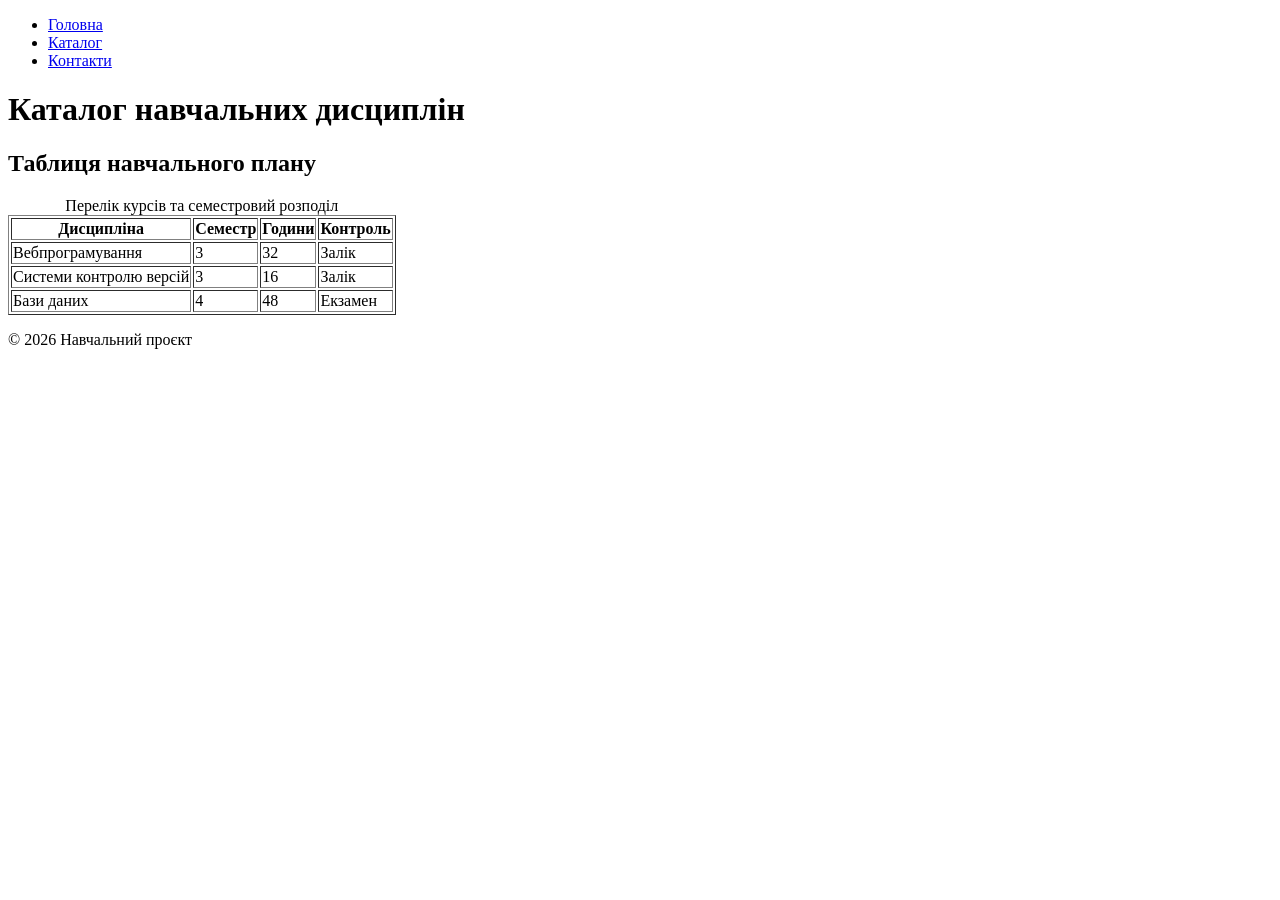
==== catalog.html @ cebc1bbe "feat: add catalog, contact form and laboratory report" ====
<!DOCTYPE html>
<html lang="uk">
<head>
    <meta charset="UTF-8">
    <title>Каталог - Вебпроєкт</title>
</head>
<body>
    <header>
        <nav>
            <ul>
                <li><a href="index.html">Головна</a></li>
                <li><a href="catalog.html">Каталог</a></li>
                <li><a href="contact.html">Контакти</a></li>
            </ul>
        </nav>
    </header>
    <main>
        <h1>Каталог навчальних дисциплін</h1>
        <section>
            <h2>Таблиця навчального плану</h2>
            <table border="1">
                <caption>Перелік курсів та семестровий розподіл</caption>
                <thead>
                    <tr>
                        <th>Дисципліна</th>
                        <th>Семестр</th>
                        <th>Години</th>
                        <th>Контроль</th>
                    </tr>
                </thead>
                <tbody>
                    <tr>
                        <td>Вебпрограмування</td>
                        <td>3</td>
                        <td>32</td>
                        <td>Залік</td>
                    </tr>
                    <tr>
                        <td>Системи контролю версій</td>
                        <td>3</td>
                        <td>16</td>
                        <td>Залік</td>
                    </tr>
                    <tr>
                        <td>Бази даних</td>
                        <td>4</td>
                        <td>48</td>
                        <td>Екзамен</td>
                    </tr>
                </tbody>
            </table>
        </section>
    </main>
    <footer>
        <p>&copy; 2026 Навчальний проєкт</p>
    </footer>
</body>
</html>
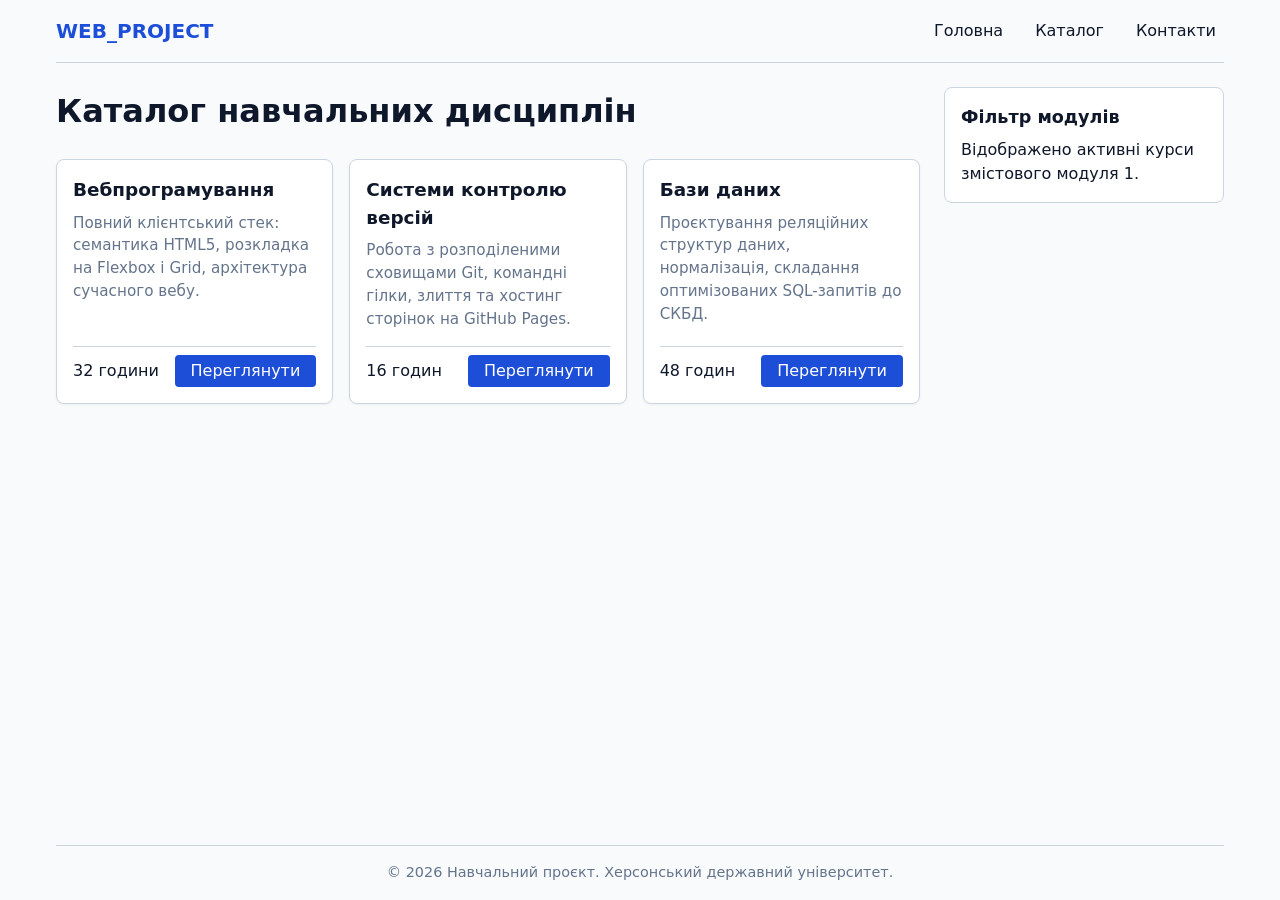
==== commit f27a70e0: "feat: implement CSS Grid layout, Flexbox header and card grid" ====
--- a/catalog.html
+++ b/catalog.html
@@ -2,57 +2,64 @@
 <html lang="uk">
 <head>
     <meta charset="UTF-8">
+    <meta name="viewport" content="width=device-width, initial-scale=1.0">
     <title>Каталог - Вебпроєкт</title>
+    <link rel="stylesheet" href="css/style.css">
 </head>
 <body>
-    <header>
-        <nav>
-            <ul>
-                <li><a href="index.html">Головна</a></li>
-                <li><a href="catalog.html">Каталог</a></li>
-                <li><a href="contact.html">Контакти</a></li>
-            </ul>
-        </nav>
-    </header>
-    <main>
-        <h1>Каталог навчальних дисциплін</h1>
-        <section>
-            <h2>Таблиця навчального плану</h2>
-            <table border="1">
-                <caption>Перелік курсів та семестровий розподіл</caption>
-                <thead>
-                    <tr>
-                        <th>Дисципліна</th>
-                        <th>Семестр</th>
-                        <th>Години</th>
-                        <th>Контроль</th>
-                    </tr>
-                </thead>
-                <tbody>
-                    <tr>
-                        <td>Вебпрограмування</td>
-                        <td>3</td>
-                        <td>32</td>
-                        <td>Залік</td>
-                    </tr>
-                    <tr>
-                        <td>Системи контролю версій</td>
-                        <td>3</td>
-                        <td>16</td>
-                        <td>Залік</td>
-                    </tr>
-                    <tr>
-                        <td>Бази даних</td>
-                        <td>4</td>
-                        <td>48</td>
-                        <td>Екзамен</td>
-                    </tr>
-                </tbody>
-            </table>
-        </section>
-    </main>
-    <footer>
-        <p>&copy; 2026 Навчальний проєкт</p>
-    </footer>
+    <div class="site-layout">
+        <header class="site-header">
+            <a href="index.html" class="site-logo">WEB_PROJECT</a>
+            <nav class="main-nav" aria-label="Основна навігація">
+                <ul>
+                    <li><a href="index.html">Головна</a></li>
+                    <li><a href="catalog.html">Каталог</a></li>
+                    <li><a href="contact.html">Контакти</a></li>
+                </ul>
+            </nav>
+        </header>
+
+        <main class="site-main">
+            <h1>Каталог навчальних дисциплін</h1>
+
+            <section class="cards-grid">
+                <article class="card">
+                    <h2 class="card-title">Вебпрограмування</h2>
+                    <p class="card-desc">Повний клієнтський стек: семантика HTML5, розкладка на Flexbox і Grid, архітектура сучасного вебу.</p>
+                    <div class="card-footer">
+                        <span>32 години</span>
+                        <a href="#" class="btn">Переглянути</a>
+                    </div>
+                </article>
+
+                <article class="card">
+                    <h2 class="card-title">Системи контролю версій</h2>
+                    <p class="card-desc">Робота з розподіленими сховищами Git, командні гілки, злиття та хостинг сторінок на GitHub Pages.</p>
+                    <div class="card-footer">
+                        <span>16 годин</span>
+                        <a href="#" class="btn">Переглянути</a>
+                    </div>
+                </article>
+
+                <article class="card">
+                    <h2 class="card-title">Бази даних</h2>
+                    <p class="card-desc">Проєктування реляційних структур даних, нормалізація, складання оптимізованих SQL-запитів до СКБД.</p>
+                    <div class="card-footer">
+                        <span>48 годин</span>
+                        <a href="#" class="btn">Переглянути</a>
+                    </div>
+                </article>
+            </section>
+        </main>
+
+        <aside class="site-sidebar">
+            <h3>Фільтр модулів</h3>
+            <p>Відображено активні курси змістового модуля 1.</p>
+        </aside>
+
+        <footer class="site-footer">
+            <p>&copy; 2026 Навчальний проєкт. Херсонський державний університет.</p>
+        </footer>
+    </div>
 </body>
 </html>
--- a/css/style.css
+++ b/css/style.css
@@ -0,0 +1,238 @@
+/* 1. Токени дизайну та базове скидання */
+:root {
+    --color-primary: #1d4ed8;
+    --color-primary-hover: #1e40af;
+    --color-bg: #f8fafc;
+    --color-surface: #ffffff;
+    --color-text: #0f172a;
+    --color-muted: #64748b;
+    --color-border: #cbd5e1;
+    --color-error: #ef4444;
+    --spacing-xs: 4px;
+    --spacing-sm: 8px;
+    --spacing-md: 16px;
+    --spacing-lg: 24px;
+    --radius-sm: 4px;
+    --radius-md: 8px;
+}
+
+*, *::before, *::after {
+    box-sizing: border-box;
+    margin: 0;
+    padding: 0;
+}
+
+body {
+    font-family: system-ui, -apple-system, BlinkMacSystemFont, "Segoe UI", Roboto, sans-serif;
+    color: var(--color-text);
+    background-color: var(--color-bg);
+    line-height: 1.5;
+}
+
+/* 2. Двовимірний макет сторінки на CSS Grid */
+.site-layout {
+    display: grid;
+    min-height: 100vh;
+    grid-template-rows: auto 1fr auto;
+    grid-template-columns: 1fr 280px;
+    grid-template-areas:
+        "header  header"
+        "main    sidebar"
+        "footer  footer";
+    gap: var(--spacing-lg);
+    max-width: 1200px;
+    margin: 0 auto;
+    padding: 0 var(--spacing-md);
+}
+
+/* 3. Шапка на Flexbox */
+.site-header {
+    grid-area: header;
+    display: flex;
+    justify-content: space-between;
+    align-items: center;
+    padding: var(--spacing-md) 0;
+    border-bottom: 1px solid var(--color-border);
+}
+
+.site-logo {
+    font-size: 1.25rem;
+    font-weight: 700;
+    color: var(--color-primary);
+    text-decoration: none;
+}
+
+.main-nav ul {
+    display: flex;
+    list-style: none;
+    gap: var(--spacing-md);
+}
+
+.main-nav a {
+    color: var(--color-text);
+    text-decoration: none;
+    font-weight: 500;
+    padding: var(--spacing-xs) var(--spacing-sm);
+    border-radius: var(--radius-sm);
+    transition: background-color 0.2s, color 0.2s;
+}
+
+.main-nav a:hover,
+.main-nav a:focus-visible {
+    background-color: var(--color-primary);
+    color: #ffffff;
+    outline: none;
+}
+
+/* 4. Основна зона та бічна панель (Sidebar) */
+.site-main {
+    grid-area: main;
+    display: flex;
+    flex-direction: column;
+    gap: var(--spacing-lg);
+}
+
+.site-sidebar {
+    grid-area: sidebar;
+    background-color: var(--color-surface);
+    padding: var(--spacing-md);
+    border: 1px solid var(--color-border);
+    border-radius: var(--radius-md);
+    align-self: start;
+}
+
+.site-sidebar h3 {
+    margin-bottom: var(--spacing-sm);
+    font-size: 1.1rem;
+}
+
+.site-sidebar ul {
+    list-style-position: inside;
+    color: var(--color-muted);
+}
+
+/* 5. Сітка карток на Grid + Flexbox всередині карток */
+.cards-grid {
+    display: grid;
+    grid-template-columns: repeat(auto-fill, minmax(250px, 1fr));
+    gap: var(--spacing-md);
+}
+
+.card {
+    background-color: var(--color-surface);
+    border: 1px solid var(--color-border);
+    border-radius: var(--radius-md);
+    padding: var(--spacing-md);
+    display: flex;
+    flex-direction: column;
+    box-shadow: 0 1px 3px rgba(0, 0, 0, 0.05);
+    transition: transform 0.2s, box-shadow 0.2s;
+}
+
+.card:hover {
+    transform: translateY(-4px);
+    box-shadow: 0 4px 6px rgba(0, 0, 0, 0.1);
+}
+
+.card-title {
+    font-size: 1.15rem;
+    margin-bottom: var(--spacing-sm);
+}
+
+.card-desc {
+    color: var(--color-muted);
+    font-size: 0.95rem;
+    margin-bottom: var(--spacing-md);
+}
+
+.card-footer {
+    margin-top: auto; /* Рівняє підвали карток по одній лінії */
+    display: flex;
+    justify-content: space-between;
+    align-items: center;
+    border-top: 1px solid var(--color-border);
+    padding-top: var(--spacing-sm);
+}
+
+.btn {
+    display: inline-block;
+    background-color: var(--color-primary);
+    color: #ffffff;
+    padding: var(--spacing-xs) var(--spacing-md);
+    border-radius: var(--radius-sm);
+    text-decoration: none;
+    font-weight: 500;
+    border: none;
+    cursor: pointer;
+    transition: background-color 0.2s;
+}
+
+.btn:hover {
+    background-color: var(--color-primary-hover);
+}
+
+.btn:focus-visible {
+    outline: 2px solid var(--color-text);
+    outline-offset: 2px;
+}
+
+/* 6. Стилізація форми */
+.styled-form {
+    display: flex;
+    flex-direction: column;
+    gap: var(--spacing-md);
+    background-color: var(--color-surface);
+    padding: var(--spacing-lg);
+    border-radius: var(--radius-md);
+    border: 1px solid var(--color-border);
+}
+
+.styled-form fieldset {
+    border: 1px solid var(--color-border);
+    border-radius: var(--radius-sm);
+    padding: var(--spacing-md);
+    display: flex;
+    flex-direction: column;
+    gap: var(--spacing-md);
+}
+
+.styled-form legend {
+    font-weight: 600;
+    padding: 0 var(--spacing-xs);
+}
+
+.form-group {
+    display: flex;
+    flex-direction: column;
+    gap: var(--spacing-xs);
+}
+
+.form-group input,
+.form-group select,
+.form-group textarea {
+    padding: var(--spacing-sm);
+    border: 1px solid var(--color-border);
+    border-radius: var(--radius-sm);
+    font: inherit;
+}
+
+.form-group input:focus,
+.form-group select:focus,
+.form-group textarea:focus {
+    outline: 2px solid var(--color-primary);
+    border-color: transparent;
+}
+
+.form-group input:invalid:not(:placeholder-shown):not(:focus) {
+    border-color: var(--color-error);
+}
+
+/* 7. Підвал сторінки */
+.site-footer {
+    grid-area: footer;
+    text-align: center;
+    padding: var(--spacing-md) 0;
+    color: var(--color-muted);
+    border-top: 1px solid var(--color-border);
+    font-size: 0.9rem;
+}
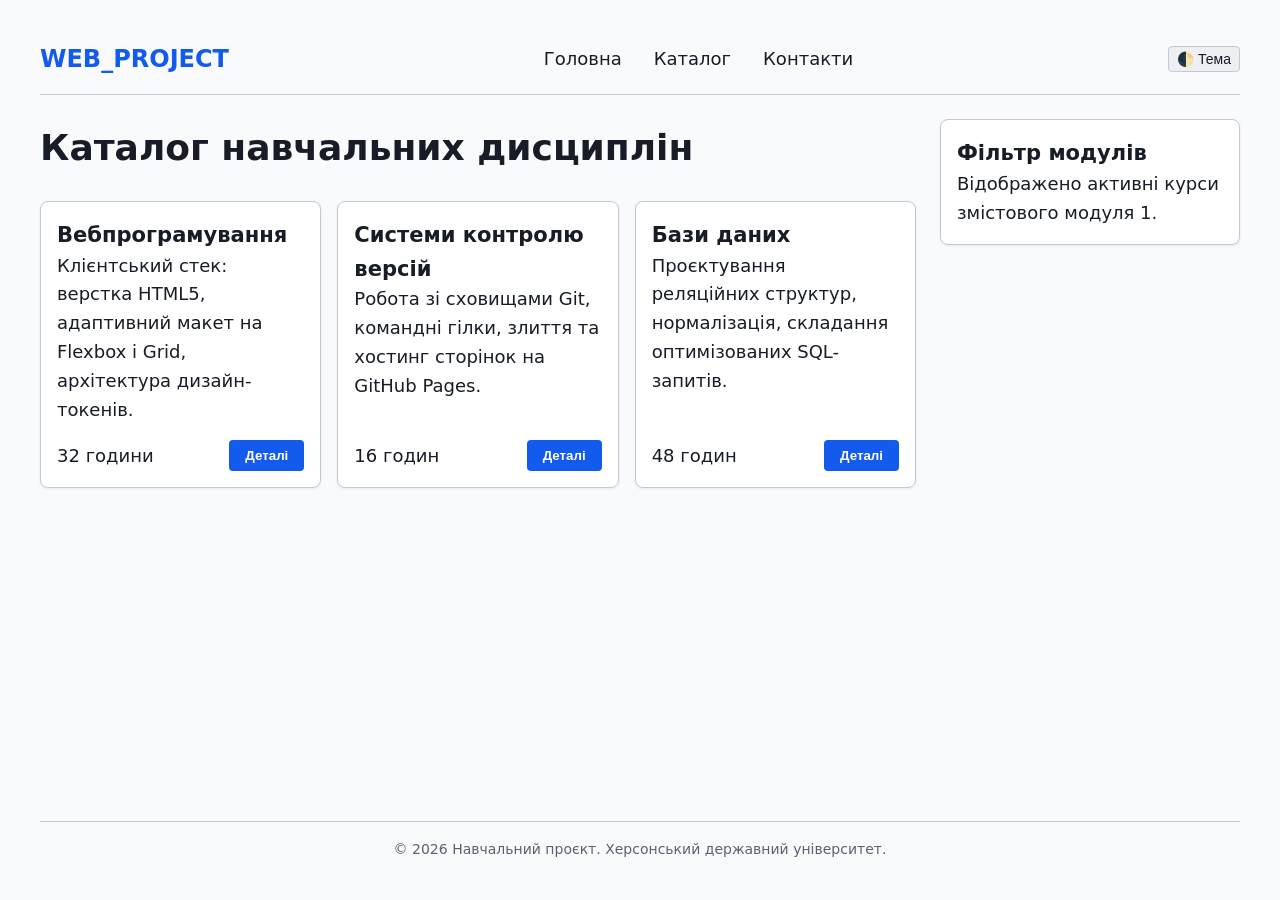
==== commit 87ae0c43: "refactor(markup): link tokens and theme switcher to all html pages" ====
--- a/catalog.html
+++ b/catalog.html
@@ -3,53 +3,55 @@
 <head>
     <meta charset="UTF-8">
     <meta name="viewport" content="width=device-width, initial-scale=1.0">
-    <title>Каталог - Вебпроєкт</title>
+    <title>Каталог - WEB_PROJECT</title>
+    <link rel="stylesheet" href="css/tokens.css">
     <link rel="stylesheet" href="css/style.css">
+    <script src="js/theme.js" defer></script>
 </head>
 <body>
     <div class="site-layout">
         <header class="site-header">
-            <a href="index.html" class="site-logo">WEB_PROJECT</a>
-            <nav class="main-nav" aria-label="Основна навігація">
+            <div class="header-brand">WEB_PROJECT</div>
+            <nav class="main-nav">
                 <ul>
                     <li><a href="index.html">Головна</a></li>
                     <li><a href="catalog.html">Каталог</a></li>
                     <li><a href="contact.html">Контакти</a></li>
                 </ul>
             </nav>
+            <button id="theme-toggle" class="theme-toggle-btn" type="button">🌓 Тема</button>
         </header>
 
         <main class="site-main">
             <h1>Каталог навчальних дисциплін</h1>
-
-            <section class="cards-grid">
+            <div class="cards-grid">
                 <article class="card">
-                    <h2 class="card-title">Вебпрограмування</h2>
-                    <p class="card-desc">Повний клієнтський стек: семантика HTML5, розкладка на Flexbox і Grid, архітектура сучасного вебу.</p>
+                    <h3>Вебпрограмування</h3>
+                    <p>Клієнтський стек: верстка HTML5, адаптивний макет на Flexbox і Grid, архітектура дизайн-токенів.</p>
                     <div class="card-footer">
                         <span>32 години</span>
-                        <a href="#" class="btn">Переглянути</a>
+                        <button class="btn-primary" type="button">Деталі</button>
                     </div>
                 </article>
 
                 <article class="card">
-                    <h2 class="card-title">Системи контролю версій</h2>
-                    <p class="card-desc">Робота з розподіленими сховищами Git, командні гілки, злиття та хостинг сторінок на GitHub Pages.</p>
+                    <h3>Системи контролю версій</h3>
+                    <p>Робота зі сховищами Git, командні гілки, злиття та хостинг сторінок на GitHub Pages.</p>
                     <div class="card-footer">
                         <span>16 годин</span>
-                        <a href="#" class="btn">Переглянути</a>
+                        <button class="btn-primary" type="button">Деталі</button>
                     </div>
                 </article>
 
                 <article class="card">
-                    <h2 class="card-title">Бази даних</h2>
-                    <p class="card-desc">Проєктування реляційних структур даних, нормалізація, складання оптимізованих SQL-запитів до СКБД.</p>
+                    <h3>Бази даних</h3>
+                    <p>Проєктування реляційних структур, нормалізація, складання оптимізованих SQL-запитів.</p>
                     <div class="card-footer">
                         <span>48 годин</span>
-                        <a href="#" class="btn">Переглянути</a>
+                        <button class="btn-primary" type="button">Деталі</button>
                     </div>
                 </article>
-            </section>
+            </div>
         </main>
 
         <aside class="site-sidebar">
--- a/css/tokens.css
+++ b/css/tokens.css
@@ -0,0 +1,83 @@
+:root {
+  --primary-hue: 220;
+  --primary-sat: 85%;
+
+  --color-primary-100: hsl(var(--primary-hue), var(--primary-sat), 90%);
+  --color-primary-300: hsl(var(--primary-hue), var(--primary-sat), 70%);
+  --color-primary-500: hsl(var(--primary-hue), var(--primary-sat), 50%);
+  --color-primary-700: hsl(var(--primary-hue), var(--primary-sat), 35%);
+  --color-primary-900: hsl(var(--primary-hue), var(--primary-sat), 20%);
+
+  --color-accent: hsl(35, 90%, 50%);
+
+  --color-bg: hsl(220, 15%, 98%);
+  --color-surface: hsl(0, 0%, 100%);
+  --color-surface-subtle: hsl(220, 15%, 94%);
+  --color-border: hsl(220, 15%, 80%);
+  --color-border-focus: var(--color-primary-500);
+
+  --color-text: hsl(220, 25%, 12%);
+  --color-text-muted: hsl(220, 12%, 40%);
+  --color-text-inverse: hsl(0, 0%, 100%);
+  --color-focus-ring: hsl(var(--primary-hue), 90%, 55%);
+}
+
+:root {
+  --font-family-base: system-ui, -apple-system, "Segoe UI", Roboto, sans-serif;
+  --line-height-base: 1.6;
+  --line-height-tight: 1.25;
+  --max-text-ch: 65ch;
+
+  --font-size-sm: clamp(0.8125rem, 0.78rem + 0.15vw, 0.875rem);
+  --font-size-base: clamp(1rem, 0.95rem + 0.25vw, 1.125rem);
+  --font-size-lg: clamp(1.25rem, 1.15rem + 0.5vw, 1.5rem);
+  --font-size-xl: clamp(1.75rem, 1.5rem + 1.2vw, 2.25rem);
+}
+
+:root {
+  --space-xs: 0.25rem;
+  --space-sm: 0.5rem;
+  --space-md: 1rem;
+  --space-lg: 1.5rem;
+  --space-xl: 2.5rem;
+
+  --radius-sm: 4px;
+  --radius-md: 8px;
+  --radius-lg: 12px;
+
+  --shadow-sm: 0 1px 3px hsla(220, 30%, 10%, 0.08);
+  --shadow-md: 0 4px 12px hsla(220, 30%, 10%, 0.12);
+}
+
+/* Темна тема: системна та через атрибут data-theme */
+@media (prefers-color-scheme: dark) {
+  :root:not([data-theme="light"]) {
+    --color-bg: hsl(220, 18%, 10%);
+    --color-surface: hsl(220, 18%, 14%);
+    --color-surface-subtle: hsl(220, 18%, 18%);
+    --color-border: hsl(220, 14%, 26%);
+    --color-border-focus: var(--color-primary-300);
+
+    --color-text: hsl(220, 15%, 96%);
+    --color-text-muted: hsl(220, 12%, 72%);
+    --color-text-inverse: hsl(220, 25%, 10%);
+
+    --shadow-sm: 0 1px 3px hsla(0, 0%, 0%, 0.4);
+    --shadow-md: 0 6px 16px hsla(0, 0%, 0%, 0.5);
+  }
+}
+
+:root[data-theme="dark"] {
+  --color-bg: hsl(220, 18%, 10%);
+  --color-surface: hsl(220, 18%, 14%);
+  --color-surface-subtle: hsl(220, 18%, 18%);
+  --color-border: hsl(220, 14%, 26%);
+  --color-border-focus: var(--color-primary-300);
+
+  --color-text: hsl(220, 15%, 96%);
+  --color-text-muted: hsl(220, 12%, 72%);
+  --color-text-inverse: hsl(220, 25%, 10%);
+
+  --shadow-sm: 0 1px 3px hsla(0, 0%, 0%, 0.4);
+  --shadow-md: 0 6px 16px hsla(0, 0%, 0%, 0.5);
+}
--- a/css/style.css
+++ b/css/style.css
@@ -1,238 +1,218 @@
-/* 1. Токени дизайну та базове скидання */
-:root {
-    --color-primary: #1d4ed8;
-    --color-primary-hover: #1e40af;
-    --color-bg: #f8fafc;
-    --color-surface: #ffffff;
-    --color-text: #0f172a;
-    --color-muted: #64748b;
-    --color-border: #cbd5e1;
-    --color-error: #ef4444;
-    --spacing-xs: 4px;
-    --spacing-sm: 8px;
-    --spacing-md: 16px;
-    --spacing-lg: 24px;
-    --radius-sm: 4px;
-    --radius-md: 8px;
-}
-
+@import url('tokens.css');
+
+/* Базове скидання */
 *, *::before, *::after {
-    box-sizing: border-box;
-    margin: 0;
-    padding: 0;
+  box-sizing: border-box;
+  margin: 0;
+  padding: 0;
 }
 
 body {
-    font-family: system-ui, -apple-system, BlinkMacSystemFont, "Segoe UI", Roboto, sans-serif;
-    color: var(--color-text);
-    background-color: var(--color-bg);
-    line-height: 1.5;
-}
-
-/* 2. Двовимірний макет сторінки на CSS Grid */
+  font-family: var(--font-family-base);
+  font-size: var(--font-size-base);
+  line-height: var(--line-height-base);
+  background-color: var(--color-bg);
+  color: var(--color-text);
+  min-height: 100vh;
+  display: flex;
+  flex-direction: column;
+  transition: background-color 0.2s ease, color 0.2s ease;
+}
+
+/* Базовий мобільний каркас (від 360px) */
 .site-layout {
+  display: flex;
+  flex-direction: column;
+  min-height: 100vh;
+  width: 100%;
+  padding: var(--space-md);
+  gap: var(--space-lg);
+}
+
+.site-header {
+  display: flex;
+  flex-wrap: wrap;
+  align-items: center;
+  justify-content: space-between;
+  gap: var(--space-md);
+  padding-bottom: var(--space-md);
+  border-bottom: 1px solid var(--color-border);
+}
+
+.header-brand {
+  font-weight: 700;
+  font-size: var(--font-size-lg);
+  color: var(--color-primary-500);
+}
+
+.main-nav ul {
+  display: flex;
+  gap: var(--space-md);
+  list-style: none;
+}
+
+.main-nav a {
+  color: var(--color-text);
+  text-decoration: none;
+  font-weight: 500;
+  padding: var(--space-xs) var(--space-sm);
+  border-radius: var(--radius-sm);
+}
+
+.main-nav a:hover {
+  background-color: var(--color-surface-subtle);
+  color: var(--color-primary-500);
+}
+
+.theme-toggle-btn {
+  background: var(--color-surface-subtle);
+  border: 1px solid var(--color-border);
+  color: var(--color-text);
+  padding: var(--space-xs) var(--space-sm);
+  border-radius: var(--radius-sm);
+  cursor: pointer;
+  font-size: var(--font-size-sm);
+  font-weight: 500;
+}
+
+.theme-toggle-btn:hover {
+  border-color: var(--color-border-focus);
+}
+
+.site-main {
+  flex: 1;
+  display: flex;
+  flex-direction: column;
+  gap: var(--space-lg);
+}
+
+.site-main p {
+  max-width: var(--max-text-ch);
+}
+
+.site-sidebar {
+  background: var(--color-surface);
+  border: 1px solid var(--color-border);
+  border-radius: var(--radius-md);
+  padding: var(--space-md);
+  box-shadow: var(--shadow-sm);
+}
+
+.site-footer {
+  border-top: 1px solid var(--color-border);
+  padding-top: var(--space-md);
+  color: var(--color-text-muted);
+  font-size: var(--font-size-sm);
+  text-align: center;
+}
+
+/* Картки та форма для мобільного екрана */
+.cards-grid {
+  display: grid;
+  grid-template-columns: 1fr;
+  gap: var(--space-md);
+}
+
+.card {
+  background: var(--color-surface);
+  border: 1px solid var(--color-border);
+  border-radius: var(--radius-md);
+  padding: var(--space-md);
+  box-shadow: var(--shadow-sm);
+  display: flex;
+  flex-direction: column;
+  transition: transform 0.2s ease, box-shadow 0.2s ease;
+}
+
+.card:hover {
+  transform: translateY(-3px);
+  box-shadow: var(--shadow-md);
+}
+
+.card-footer {
+  margin-top: auto;
+  padding-top: var(--space-md);
+  display: flex;
+  justify-content: space-between;
+  align-items: center;
+}
+
+.btn-primary {
+  background-color: var(--color-primary-500);
+  color: var(--color-text-inverse);
+  border: none;
+  padding: var(--space-sm) var(--space-md);
+  border-radius: var(--radius-sm);
+  cursor: pointer;
+  font-weight: 600;
+}
+
+.btn-primary:hover {
+  background-color: var(--color-primary-700);
+}
+
+.styled-form {
+  display: flex;
+  flex-direction: column;
+  gap: var(--space-md);
+  max-width: 600px;
+}
+
+.styled-form fieldset {
+  border: 1px solid var(--color-border);
+  border-radius: var(--radius-md);
+  padding: var(--space-md);
+}
+
+.form-group {
+  display: flex;
+  flex-direction: column;
+  gap: var(--space-xs);
+  margin-bottom: var(--space-md);
+}
+
+.form-group input, .form-group select, .form-group textarea {
+  background: var(--color-surface);
+  color: var(--color-text);
+  border: 1px solid var(--color-border);
+  padding: var(--space-sm);
+  border-radius: var(--radius-sm);
+  font-family: inherit;
+}
+
+.form-group input:focus, .form-group select:focus, .form-group textarea:focus {
+  outline: 2px solid var(--color-focus-ring);
+  border-color: var(--color-border-focus);
+}
+
+/* Планшетна ширина (>= 768px) */
+@media (min-width: 768px) {
+  .cards-grid {
+    grid-template-columns: repeat(2, 1fr);
+  }
+}
+
+/* Десктопна ширина (>= 1280px) */
+@media (min-width: 1280px) {
+  .site-layout {
     display: grid;
-    min-height: 100vh;
+    grid-template-columns: 1fr 300px;
     grid-template-rows: auto 1fr auto;
-    grid-template-columns: 1fr 280px;
     grid-template-areas:
-        "header  header"
-        "main    sidebar"
-        "footer  footer";
-    gap: var(--spacing-lg);
-    max-width: 1200px;
+      "header  header"
+      "main    sidebar"
+      "footer  footer";
+    max-width: 1280px;
     margin: 0 auto;
-    padding: 0 var(--spacing-md);
-}
-
-/* 3. Шапка на Flexbox */
-.site-header {
-    grid-area: header;
-    display: flex;
-    justify-content: space-between;
-    align-items: center;
-    padding: var(--spacing-md) 0;
-    border-bottom: 1px solid var(--color-border);
-}
-
-.site-logo {
-    font-size: 1.25rem;
-    font-weight: 700;
-    color: var(--color-primary);
-    text-decoration: none;
-}
-
-.main-nav ul {
-    display: flex;
-    list-style: none;
-    gap: var(--spacing-md);
-}
-
-.main-nav a {
-    color: var(--color-text);
-    text-decoration: none;
-    font-weight: 500;
-    padding: var(--spacing-xs) var(--spacing-sm);
-    border-radius: var(--radius-sm);
-    transition: background-color 0.2s, color 0.2s;
-}
-
-.main-nav a:hover,
-.main-nav a:focus-visible {
-    background-color: var(--color-primary);
-    color: #ffffff;
-    outline: none;
-}
-
-/* 4. Основна зона та бічна панель (Sidebar) */
-.site-main {
-    grid-area: main;
-    display: flex;
-    flex-direction: column;
-    gap: var(--spacing-lg);
-}
-
-.site-sidebar {
-    grid-area: sidebar;
-    background-color: var(--color-surface);
-    padding: var(--spacing-md);
-    border: 1px solid var(--color-border);
-    border-radius: var(--radius-md);
-    align-self: start;
-}
-
-.site-sidebar h3 {
-    margin-bottom: var(--spacing-sm);
-    font-size: 1.1rem;
-}
-
-.site-sidebar ul {
-    list-style-position: inside;
-    color: var(--color-muted);
-}
-
-/* 5. Сітка карток на Grid + Flexbox всередині карток */
-.cards-grid {
-    display: grid;
-    grid-template-columns: repeat(auto-fill, minmax(250px, 1fr));
-    gap: var(--spacing-md);
-}
-
-.card {
-    background-color: var(--color-surface);
-    border: 1px solid var(--color-border);
-    border-radius: var(--radius-md);
-    padding: var(--spacing-md);
-    display: flex;
-    flex-direction: column;
-    box-shadow: 0 1px 3px rgba(0, 0, 0, 0.05);
-    transition: transform 0.2s, box-shadow 0.2s;
-}
-
-.card:hover {
-    transform: translateY(-4px);
-    box-shadow: 0 4px 6px rgba(0, 0, 0, 0.1);
-}
-
-.card-title {
-    font-size: 1.15rem;
-    margin-bottom: var(--spacing-sm);
-}
-
-.card-desc {
-    color: var(--color-muted);
-    font-size: 0.95rem;
-    margin-bottom: var(--spacing-md);
-}
-
-.card-footer {
-    margin-top: auto; /* Рівняє підвали карток по одній лінії */
-    display: flex;
-    justify-content: space-between;
-    align-items: center;
-    border-top: 1px solid var(--color-border);
-    padding-top: var(--spacing-sm);
-}
-
-.btn {
-    display: inline-block;
-    background-color: var(--color-primary);
-    color: #ffffff;
-    padding: var(--spacing-xs) var(--spacing-md);
-    border-radius: var(--radius-sm);
-    text-decoration: none;
-    font-weight: 500;
-    border: none;
-    cursor: pointer;
-    transition: background-color 0.2s;
-}
-
-.btn:hover {
-    background-color: var(--color-primary-hover);
-}
-
-.btn:focus-visible {
-    outline: 2px solid var(--color-text);
-    outline-offset: 2px;
-}
-
-/* 6. Стилізація форми */
-.styled-form {
-    display: flex;
-    flex-direction: column;
-    gap: var(--spacing-md);
-    background-color: var(--color-surface);
-    padding: var(--spacing-lg);
-    border-radius: var(--radius-md);
-    border: 1px solid var(--color-border);
-}
-
-.styled-form fieldset {
-    border: 1px solid var(--color-border);
-    border-radius: var(--radius-sm);
-    padding: var(--spacing-md);
-    display: flex;
-    flex-direction: column;
-    gap: var(--spacing-md);
-}
-
-.styled-form legend {
-    font-weight: 600;
-    padding: 0 var(--spacing-xs);
-}
-
-.form-group {
-    display: flex;
-    flex-direction: column;
-    gap: var(--spacing-xs);
-}
-
-.form-group input,
-.form-group select,
-.form-group textarea {
-    padding: var(--spacing-sm);
-    border: 1px solid var(--color-border);
-    border-radius: var(--radius-sm);
-    font: inherit;
-}
-
-.form-group input:focus,
-.form-group select:focus,
-.form-group textarea:focus {
-    outline: 2px solid var(--color-primary);
-    border-color: transparent;
-}
-
-.form-group input:invalid:not(:placeholder-shown):not(:focus) {
-    border-color: var(--color-error);
-}
-
-/* 7. Підвал сторінки */
-.site-footer {
-    grid-area: footer;
-    text-align: center;
-    padding: var(--spacing-md) 0;
-    color: var(--color-muted);
-    border-top: 1px solid var(--color-border);
-    font-size: 0.9rem;
-}
+    padding: var(--space-xl);
+  }
+
+  .site-header { grid-area: header; }
+  .site-main { grid-area: main; }
+  .site-sidebar { grid-area: sidebar; align-self: start; }
+  .site-footer { grid-area: footer; }
+
+  .cards-grid {
+    grid-template-columns: repeat(3, 1fr);
+  }
+}
